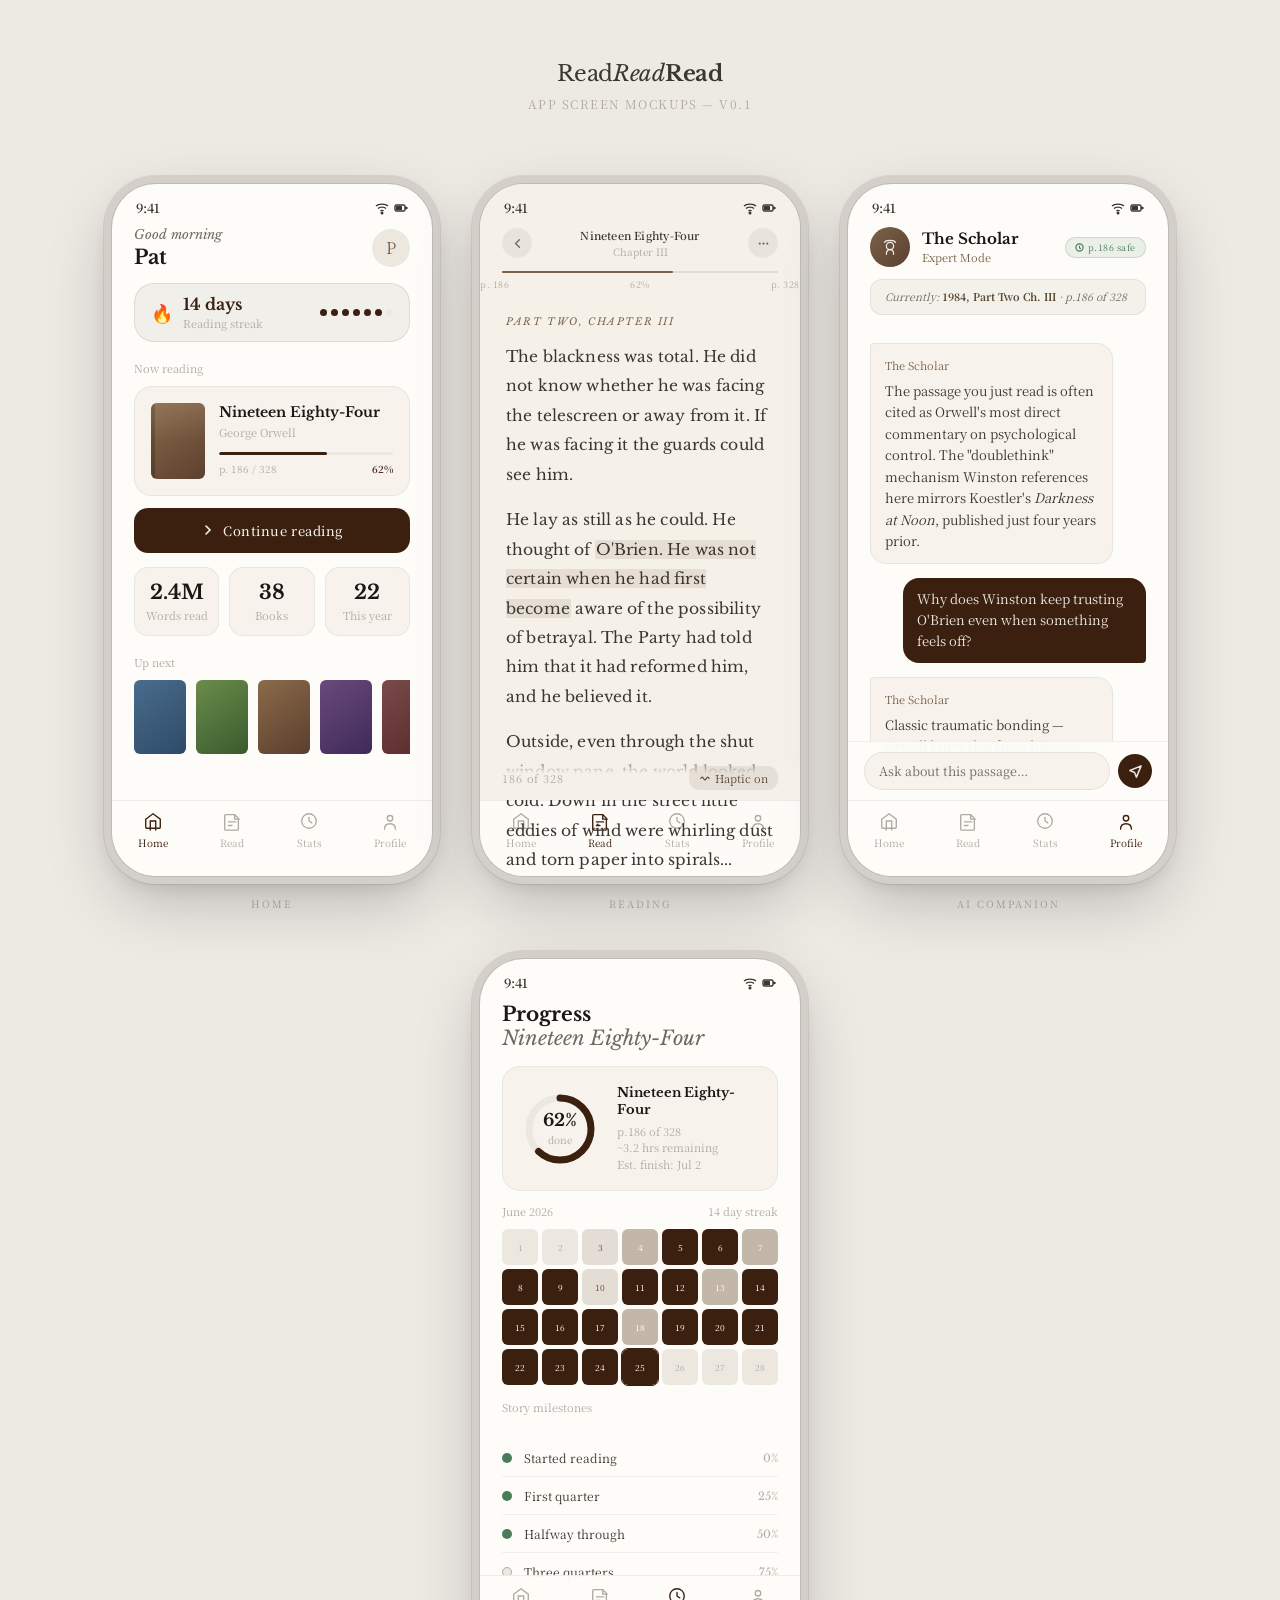
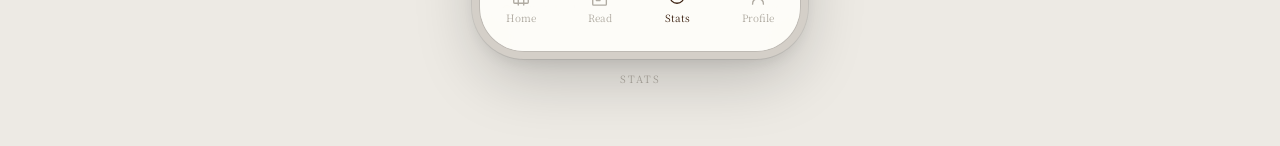
==== app_screens.html @ b53926e4 "Initial commit — landing page and app screen mockups" ====
<!DOCTYPE html>
<html lang="en">
<head>
<meta charset="UTF-8">
<meta name="viewport" content="width=device-width, initial-scale=1.0">
<title>ReadReadRead — App Screens</title>
<link rel="preconnect" href="https://fonts.googleapis.com">
<link rel="preconnect" href="https://fonts.gstatic.com" crossorigin>
<link href="https://fonts.googleapis.com/css2?family=Libre+Baskerville:ital,wght@0,400;0,700;1,400&family=Noto+Serif+JP:wght@300;400;500;600&family=Courier+Prime:ital,wght@0,400;0,700;1,400&display=swap" rel="stylesheet">
<style>
  * { box-sizing: border-box; margin: 0; padding: 0; }

  :root {
    --paper:   #FDFCF8;
    --paper-2: #F7F3EC;
    --paper-3: #EDE8DF;
    --ink:     #1A1814;
    --ink-2:   #3A3730;
    --ink-3:   #6E6A62;
    --ink-4:   #B0ABA2;
    --accent:  #7A6248;
    --accent-2:#5C4A35;
    --brown:   #3B2010;
    --green:   #4A7C59;
    --blue:    #4A6C8C;
  }

  body {
    background: #EDEAE4;
    font-family: 'Noto Serif JP', serif;
    padding: 60px 40px;
    min-height: 100vh;
  }

  /* page header */
  .page-header {
    text-align: center;
    margin-bottom: 72px;
  }
  .page-header .brand {
    font-family: 'Libre Baskerville', serif;
    font-size: 22px;
    letter-spacing: -0.3px;
    color: var(--ink-2);
    margin-bottom: 8px;
  }
  .page-header .brand r-1 { font-style: normal; font-weight: 400; }
  .page-header .brand r-2 { font-style: italic; font-weight: 400; }
  .page-header .brand r-3 { font-style: normal; font-weight: 700; }
  .page-header p {
    font-size: 12px; color: var(--ink-4); letter-spacing: 0.12em;
    text-transform: uppercase;
  }

  /* screen grid */
  .screens {
    display: flex;
    flex-wrap: wrap;
    gap: 48px;
    justify-content: center;
    max-width: 1320px;
    margin: 0 auto;
  }

  .screen-wrap {
    display: flex;
    flex-direction: column;
    align-items: center;
    gap: 20px;
  }
  .screen-label {
    font-size: 10px; letter-spacing: 0.2em; text-transform: uppercase;
    color: var(--ink-4); font-family: 'Noto Serif JP', serif;
  }

  /* phone frame */
  .phone {
    width: 320px;
    height: 692px;
    background: var(--paper);
    border-radius: 44px;
    overflow: hidden;
    position: relative;
    box-shadow:
      0 0 0 1px rgba(0,0,0,0.10),
      0 0 0 8px #D4CFC8,
      0 0 0 9px rgba(0,0,0,0.08),
      0 24px 64px rgba(0,0,0,0.22),
      0 8px 20px rgba(0,0,0,0.12);
  }

  /* status bar */
  .status-bar {
    display: flex; justify-content: space-between; align-items: center;
    padding: 14px 24px 0;
    font-size: 11px; font-weight: 500; color: var(--ink-2);
    font-family: 'Noto Serif JP', serif;
  }
  .status-bar .time { font-size: 13px; font-weight: 600; letter-spacing: -0.2px; }
  .status-icons { display: flex; gap: 5px; align-items: center; }
  .status-icons svg { width: 14px; height: 14px; }

  /* nav bar */
  .nav-bar {
    position: absolute; bottom: 0; left: 0; right: 0;
    height: 76px;
    background: rgba(253,252,248,0.92);
    backdrop-filter: blur(20px);
    -webkit-backdrop-filter: blur(20px);
    border-top: 1px solid rgba(0,0,0,0.06);
    display: flex; justify-content: space-around; align-items: flex-start;
    padding-top: 10px;
  }
  .nav-item {
    display: flex; flex-direction: column; align-items: center; gap: 4px;
    font-family: 'Noto Serif JP', serif;
    font-size: 10px; font-weight: 400; color: var(--ink-4);
    cursor: pointer; padding: 0 8px;
  }
  .nav-item.active { color: var(--brown); }
  .nav-item svg { width: 20px; height: 20px; }

  /* scroll area */
  .screen-content {
    height: calc(100% - 76px);
    overflow-y: auto;
    overflow-x: hidden;
    scrollbar-width: none;
    padding-bottom: 24px;
  }
  .screen-content::-webkit-scrollbar { display: none; }

  /* ─────────────────────────────
     SCREEN 1: HOME
  ───────────────────────────── */
  .home-header {
    padding: 10px 22px 0;
    display: flex; justify-content: space-between; align-items: center;
  }
  .home-greeting {
    font-family: 'Libre Baskerville', serif;
    font-size: 20px; font-weight: 700; color: var(--ink);
    line-height: 1.2;
  }
  .home-greeting span { font-weight: 400; font-style: italic; color: var(--ink-3); font-size: 13px; display: block; margin-bottom: 2px; }
  .avatar {
    width: 38px; height: 38px; border-radius: 50%;
    background: var(--paper-3);
    display: flex; align-items: center; justify-content: center;
    font-size: 16px; color: var(--accent);
  }

  .streak-pill {
    margin: 14px 22px 0;
    background: rgba(59,32,16,0.06);
    border: 1px solid rgba(59,32,16,0.10);
    border-radius: 20px;
    padding: 10px 16px;
    display: flex; align-items: center; gap: 10px;
  }
  .streak-fire { font-size: 18px; }
  .streak-info { flex: 1; }
  .streak-n { font-family: 'Libre Baskerville', serif; font-size: 16px; font-weight: 700; color: var(--brown); }
  .streak-l { font-family: 'Noto Serif JP', serif; font-size: 11px; font-weight: 400; color: var(--ink-4); margin-top: 1px; }
  .streak-dots { display: flex; gap: 4px; }
  .streak-dot { width: 7px; height: 7px; border-radius: 50%; background: var(--paper-3); }
  .streak-dot.done { background: var(--brown); }

  .section-title {
    padding: 18px 22px 10px;
    font-family: 'Noto Serif JP', serif;
    font-size: 11px; font-weight: 400; letter-spacing: 0; color: var(--ink-4);
  }

  .book-card {
    margin: 0 22px;
    background: var(--paper-2);
    border: 1px solid rgba(0,0,0,0.06);
    border-radius: 18px;
    padding: 16px;
    display: flex; gap: 14px;
  }
  .book-cover {
    width: 54px; height: 76px; border-radius: 6px;
    background: linear-gradient(145deg, #8B6B4A, #5C4030);
    flex-shrink: 0;
    position: relative; overflow: hidden;
    display: flex; align-items: flex-end; padding: 6px;
  }
  .book-cover::after {
    content: ''; position: absolute; top: 0; left: 0; right: 0; bottom: 0;
    background: linear-gradient(180deg, rgba(255,255,255,0.08) 0%, transparent 50%);
  }
  .book-cover-spine {
    position: absolute; left: 0; top: 0; bottom: 0; width: 4px;
    background: rgba(0,0,0,0.20);
  }
  .book-info { flex: 1; min-width: 0; }
  .book-title { font-family: 'Libre Baskerville', serif; font-size: 14px; font-weight: 700; color: var(--ink); line-height: 1.3; }
  .book-author { font-size: 11px; color: var(--ink-4); margin-top: 3px; }
  .book-progress-bar {
    margin-top: 12px;
    height: 3px; background: var(--paper-3); border-radius: 2px;
    overflow: hidden;
  }
  .book-progress-fill { height: 100%; background: var(--brown); border-radius: 2px; }
  .book-progress-label {
    display: flex; justify-content: space-between;
    margin-top: 6px; font-size: 10px; color: var(--ink-4);
  }
  .book-progress-pct { color: var(--brown); font-weight: 600; }

  .continue-btn {
    margin: 12px 22px 0;
    background: var(--brown);
    color: rgba(253,252,248,0.96);
    border: none; border-radius: 14px;
    padding: 13px;
    width: calc(100% - 44px);
    font-family: 'Noto Serif JP', serif;
    font-size: 13px; font-weight: 500;
    letter-spacing: 0.04em; cursor: pointer;
    display: flex; align-items: center; justify-content: center; gap: 8px;
  }

  .stats-row {
    margin: 14px 22px 0;
    display: flex; gap: 10px;
  }
  .stat-card {
    flex: 1;
    background: var(--paper-2);
    border: 1px solid rgba(0,0,0,0.05);
    border-radius: 14px;
    padding: 12px 10px;
    text-align: center;
  }
  .stat-n { font-family: 'Libre Baskerville', serif; font-size: 20px; font-weight: 700; color: var(--ink); }
  .stat-l { font-family: 'Noto Serif JP', serif; font-size: 11px; font-weight: 400; color: var(--ink-4); margin-top: 3px; }

  .shelf-row {
    margin: 0 22px;
    display: flex; gap: 10px; overflow-x: auto;
    scrollbar-width: none; padding-bottom: 4px;
  }
  .shelf-row::-webkit-scrollbar { display: none; }
  .shelf-book {
    width: 52px; height: 74px; border-radius: 6px; flex-shrink: 0;
  }

  /* ─────────────────────────────
     SCREEN 2: READING
  ───────────────────────────── */
  .read-bg {
    position: absolute; inset: 0;
    background: #F5F0E8;
  }
  .read-top-bar {
    display: flex; justify-content: space-between; align-items: center;
    padding: 10px 22px 0;
    position: relative; z-index: 2;
  }
  .read-meta {
    text-align: center; flex: 1;
  }
  .read-meta-title { font-size: 11px; font-weight: 600; color: var(--ink-2); letter-spacing: 0.02em; }
  .read-meta-ch { font-size: 10px; color: var(--ink-4); margin-top: 1px; }
  .read-icon-btn {
    width: 30px; height: 30px; border-radius: 50%;
    background: rgba(0,0,0,0.05);
    display: flex; align-items: center; justify-content: center;
    color: var(--ink-3);
  }
  .read-icon-btn svg { width: 15px; height: 15px; }

  .read-progress-strip {
    margin: 12px 22px 0;
    height: 2px; background: rgba(0,0,0,0.08); border-radius: 1px;
    position: relative; z-index: 2;
  }
  .read-progress-fill { height: 100%; background: var(--accent); border-radius: 1px; width: 62%; }
  .read-progress-labels {
    display: flex; justify-content: space-between;
    margin-top: 5px; padding: 0 0px;
    font-size: 9px; color: var(--ink-4); letter-spacing: 0.06em;
    position: relative; z-index: 2;
  }

  .read-body {
    padding: 24px 26px 0;
    position: relative; z-index: 2;
  }
  .read-chapter-label {
    font-size: 10px; letter-spacing: 0.16em; text-transform: uppercase;
    color: var(--accent); margin-bottom: 14px; font-style: italic;
    font-family: 'Libre Baskerville', serif;
  }
  .read-text {
    font-family: 'Libre Baskerville', serif;
    font-size: 15.5px; line-height: 1.90; color: var(--ink-2);
    letter-spacing: 0.01em;
  }
  .read-text p { margin-bottom: 16px; }
  .read-text .highlight {
    background: rgba(122,98,72,0.12);
    border-radius: 2px; padding: 0 1px;
  }

  .read-bottom-bar {
    position: absolute; bottom: 76px; left: 0; right: 0;
    padding: 10px 22px;
    display: flex; justify-content: space-between; align-items: center;
    background: linear-gradient(0deg, rgba(245,240,232,1) 60%, transparent);
    z-index: 3;
  }
  .read-page-n {
    font-size: 11px; color: var(--ink-4); letter-spacing: 0.08em;
  }
  .haptic-badge {
    background: rgba(59,32,16,0.08);
    border-radius: 10px; padding: 4px 10px;
    font-family: 'Noto Serif JP', serif;
    font-size: 11px; font-weight: 400; color: var(--accent-2);
    display: flex; align-items: center; gap: 5px;
  }
  .haptic-badge svg { width: 11px; height: 11px; }

  /* ─────────────────────────────
     SCREEN 3: AI COMPANION
  ───────────────────────────── */
  .ai-top {
    padding: 10px 22px 0;
    display: flex; align-items: center; gap: 12px;
  }
  .ai-avatar {
    width: 40px; height: 40px; border-radius: 50%;
    background: linear-gradient(135deg, #7A6248, #5C4030);
    display: flex; align-items: center; justify-content: center;
    flex-shrink: 0;
  }
  .ai-avatar svg { width: 20px; height: 20px; color: rgba(253,252,248,0.9); }
  .ai-info { flex: 1; }
  .ai-name { font-family: 'Libre Baskerville', serif; font-size: 15px; font-weight: 700; color: var(--ink); }
  .ai-mode-tag {
    font-family: 'Noto Serif JP', serif;
    font-size: 11px; font-weight: 400;
    color: var(--accent); margin-top: 1px;
  }
  .ai-spoiler-shield {
    background: rgba(74,124,89,0.10);
    border: 1px solid rgba(74,124,89,0.20);
    border-radius: 10px; padding: 3px 9px;
    font-size: 9px; color: var(--green); letter-spacing: 0.06em;
    display: flex; align-items: center; gap: 4px;
  }
  .ai-spoiler-shield svg { width: 9px; height: 9px; }

  .ai-context-bar {
    margin: 12px 22px 0;
    background: rgba(122,98,72,0.07);
    border: 1px solid rgba(122,98,72,0.12);
    border-radius: 12px;
    padding: 9px 14px;
    font-size: 10.5px; color: var(--ink-3); line-height: 1.5;
    font-style: italic;
  }
  .ai-context-bar strong { color: var(--accent-2); font-style: normal; }

  .chat-area {
    padding: 16px 22px 0;
    display: flex; flex-direction: column; gap: 14px;
  }

  .msg {
    max-width: 88%;
    font-size: 13px; line-height: 1.65; color: var(--ink-2);
  }
  .msg-ai {
    align-self: flex-start;
    background: var(--paper-2);
    border: 1px solid rgba(0,0,0,0.06);
    border-radius: 4px 16px 16px 16px;
    padding: 12px 14px;
  }
  .msg-user {
    align-self: flex-end;
    background: var(--brown);
    color: rgba(253,252,248,0.92);
    border-radius: 16px 16px 4px 16px;
    padding: 11px 14px;
    font-size: 13px; line-height: 1.6;
  }
  .msg-ai-name {
    font-family: 'Noto Serif JP', serif;
    font-size: 11px; font-weight: 400;
    color: var(--accent); margin-bottom: 6px;
  }

  .chat-input-bar {
    position: absolute; bottom: 76px; left: 0; right: 0;
    padding: 10px 16px;
    background: rgba(253,252,248,0.94);
    backdrop-filter: blur(20px);
    -webkit-backdrop-filter: blur(20px);
    border-top: 1px solid rgba(0,0,0,0.05);
    display: flex; gap: 8px; align-items: center;
  }
  .chat-input {
    flex: 1; background: var(--paper-2);
    border: 1px solid rgba(0,0,0,0.07);
    border-radius: 20px; padding: 9px 14px;
    font-family: 'Noto Serif JP', serif;
    font-size: 12.5px; color: var(--ink-3);
  }
  .chat-send {
    width: 34px; height: 34px; border-radius: 50%;
    background: var(--brown);
    display: flex; align-items: center; justify-content: center;
    flex-shrink: 0;
  }
  .chat-send svg { width: 15px; height: 15px; color: rgba(253,252,248,0.9); }

  /* ─────────────────────────────
     SCREEN 4: STATS / PROGRESS
  ───────────────────────────── */
  .stats-header {
    padding: 10px 22px 0;
    font-family: 'Libre Baskerville', serif;
    font-size: 20px; font-weight: 700; color: var(--ink);
  }
  .stats-header span { font-style: italic; font-weight: 400; color: var(--ink-3); }

  .ring-section {
    margin: 16px 22px 0;
    background: var(--paper-2);
    border: 1px solid rgba(0,0,0,0.05);
    border-radius: 18px;
    padding: 18px;
    display: flex; align-items: center; gap: 18px;
  }
  .ring-wrap { position: relative; width: 78px; height: 78px; flex-shrink: 0; }
  .ring-wrap svg { width: 78px; height: 78px; transform: rotate(-90deg); }
  .ring-center {
    position: absolute; inset: 0;
    display: flex; flex-direction: column; align-items: center; justify-content: center;
  }
  .ring-pct { font-family: 'Libre Baskerville', serif; font-size: 17px; font-weight: 700; color: var(--ink); }
  .ring-sub { font-family: 'Noto Serif JP', serif; font-size: 10px; font-weight: 400; color: var(--ink-4); margin-top: 1px; }
  .ring-info { flex: 1; }
  .ring-book { font-family: 'Libre Baskerville', serif; font-size: 13px; font-weight: 700; color: var(--ink); line-height: 1.3; }
  .ring-detail { font-size: 11px; color: var(--ink-4); margin-top: 4px; line-height: 1.5; }

  .calendar-section {
    margin: 12px 22px 0;
  }
  .cal-header {
    display: flex; justify-content: space-between; align-items: center;
    margin-bottom: 10px;
    font-family: 'Noto Serif JP', serif;
    font-size: 11px; font-weight: 400; color: var(--ink-4);
  }
  .cal-grid {
    display: grid; grid-template-columns: repeat(7, 1fr); gap: 4px;
  }
  .cal-day {
    aspect-ratio: 1; border-radius: 6px;
    background: var(--paper-3);
    display: flex; align-items: center; justify-content: center;
    font-size: 8.5px; color: var(--ink-4);
  }
  .cal-day.read-light { background: rgba(122,98,72,0.20); color: var(--accent-2); }
  .cal-day.read-mid   { background: rgba(122,98,72,0.45); color: white; }
  .cal-day.read-full  { background: var(--brown); color: white; }
  .cal-day.today      { outline: 1.5px solid var(--brown); }

  .milestone-section {
    margin: 14px 22px 0;
  }
  .milestone-item {
    display: flex; align-items: center; gap: 12px;
    padding: 10px 0;
    border-bottom: 1px solid rgba(0,0,0,0.05);
  }
  .milestone-item:last-child { border-bottom: none; }
  .ms-dot {
    width: 10px; height: 10px; border-radius: 50%; flex-shrink: 0;
  }
  .ms-dot.done { background: var(--green); }
  .ms-dot.next { background: var(--paper-3); border: 1.5px solid var(--ink-4); }
  .ms-text { flex: 1; font-size: 12px; color: var(--ink-2); }
  .ms-pct { font-size: 11px; color: var(--ink-4); font-family: 'Libre Baskerville', serif; }

  .lifetime-row {
    margin: 12px 22px 0;
    display: flex; gap: 10px;
  }
  .lt-card {
    flex: 1; background: var(--paper-2);
    border: 1px solid rgba(0,0,0,0.05);
    border-radius: 14px; padding: 12px 10px; text-align: center;
  }
  .lt-n { font-family: 'Libre Baskerville', serif; font-size: 18px; font-weight: 700; color: var(--ink); }
  .lt-l { font-family: 'Noto Serif JP', serif; font-size: 11px; font-weight: 400; color: var(--ink-4); margin-top: 3px; }

</style>
</head>
<body>

<div class="page-header">
  <div class="brand"><r-1>Read</r-1><r-2>Read</r-2><r-3>Read</r-3></div>
  <p>App Screen Mockups — v0.1</p>
</div>

<div class="screens">

  <!-- ── SCREEN 1: HOME ── -->
  <div class="screen-wrap">
    <div class="phone">
      <!-- status bar -->
      <div class="status-bar">
        <span class="time">9:41</span>
        <div class="status-icons">
          <svg viewBox="0 0 14 14" fill="none" stroke="currentColor" stroke-width="1.4"><path d="M1 5C3.5 2.5 10.5 2.5 13 5"/><path d="M3 7.5C4.8 5.7 9.2 5.7 11 7.5"/><path d="M5.5 10C6.3 9.2 7.7 9.2 8.5 10"/><circle cx="7" cy="12" r="0.8" fill="currentColor"/></svg>
          <svg viewBox="0 0 14 14" fill="none" stroke="currentColor" stroke-width="1.4"><rect x="1" y="4" width="10" height="6" rx="1.5"/><path d="M11 6.5h1.5a.5.5 0 0 1 0 1H11"/><rect x="2" y="5" width="6" height="4" rx="0.5" fill="currentColor" stroke="none"/></svg>
        </div>
      </div>

      <div class="screen-content">
        <div class="home-header">
          <div class="home-greeting">
            <span>Good morning</span>
            Pat
          </div>
          <div class="avatar">P</div>
        </div>

        <!-- streak -->
        <div class="streak-pill">
          <div class="streak-fire">🔥</div>
          <div class="streak-info">
            <div class="streak-n">14 days</div>
            <div class="streak-l">Reading streak</div>
          </div>
          <div class="streak-dots">
            <div class="streak-dot done"></div>
            <div class="streak-dot done"></div>
            <div class="streak-dot done"></div>
            <div class="streak-dot done"></div>
            <div class="streak-dot done"></div>
            <div class="streak-dot done"></div>
            <div class="streak-dot"></div>
          </div>
        </div>

        <!-- current book -->
        <div class="section-title">Now reading</div>
        <div class="book-card">
          <div class="book-cover">
            <div class="book-cover-spine"></div>
          </div>
          <div class="book-info">
            <div class="book-title">Nineteen Eighty-Four</div>
            <div class="book-author">George Orwell</div>
            <div class="book-progress-bar">
              <div class="book-progress-fill" style="width:62%"></div>
            </div>
            <div class="book-progress-label">
              <span>p. 186 / 328</span>
              <span class="book-progress-pct">62%</span>
            </div>
          </div>
        </div>

        <button class="continue-btn">
          <svg width="14" height="14" viewBox="0 0 14 14" fill="none" stroke="currentColor" stroke-width="1.6" stroke-linecap="round"><path d="M5 3l4 4-4 4"/></svg>
          Continue reading
        </button>

        <!-- stats -->
        <div class="stats-row">
          <div class="stat-card">
            <div class="stat-n">2.4M</div>
            <div class="stat-l">Words read</div>
          </div>
          <div class="stat-card">
            <div class="stat-n">38</div>
            <div class="stat-l">Books</div>
          </div>
          <div class="stat-card">
            <div class="stat-n">22</div>
            <div class="stat-l">This year</div>
          </div>
        </div>

        <!-- shelf -->
        <div class="section-title">Up next</div>
        <div class="shelf-row">
          <div class="shelf-book" style="background:linear-gradient(145deg,#4A6C8C,#2E4A6A)"></div>
          <div class="shelf-book" style="background:linear-gradient(145deg,#6B8C4A,#3A5A2E)"></div>
          <div class="shelf-book" style="background:linear-gradient(145deg,#8C6B4A,#5A3E2E)"></div>
          <div class="shelf-book" style="background:linear-gradient(145deg,#6A4A7A,#3E2A5A)"></div>
          <div class="shelf-book" style="background:linear-gradient(145deg,#7A4A4A,#5A2A2A)"></div>
        </div>
      </div>

      <!-- nav bar -->
      <div class="nav-bar">
        <div class="nav-item active">
          <svg viewBox="0 0 22 22" fill="none" stroke="currentColor" stroke-width="1.5" stroke-linecap="round"><path d="M3 9L11 3l8 6v9a1 1 0 0 1-1 1H4a1 1 0 0 1-1-1z"/><path d="M8 21V11h6v10"/></svg>
          Home
        </div>
        <div class="nav-item">
          <svg viewBox="0 0 22 22" fill="none" stroke="currentColor" stroke-width="1.5" stroke-linecap="round"><path d="M4 4h10l4 4v12a1 1 0 0 1-1 1H4a1 1 0 0 1-1-1V5a1 1 0 0 1 1-1Z"/><path d="M14 4v5h5"/><line x1="7" y1="12" x2="15" y2="12"/><line x1="7" y1="16" x2="11" y2="16"/></svg>
          Read
        </div>
        <div class="nav-item">
          <svg viewBox="0 0 22 22" fill="none" stroke="currentColor" stroke-width="1.5" stroke-linecap="round"><circle cx="11" cy="11" r="8"/><path d="M11 7v4l3 2"/></svg>
          Stats
        </div>
        <div class="nav-item">
          <svg viewBox="0 0 22 22" fill="none" stroke="currentColor" stroke-width="1.5" stroke-linecap="round"><circle cx="11" cy="8" r="3"/><path d="M5 20c0-4 2.7-6 6-6s6 2 6 6"/></svg>
          Profile
        </div>
      </div>
    </div>
    <div class="screen-label">Home</div>
  </div>

  <!-- ── SCREEN 2: READING ── -->
  <div class="screen-wrap">
    <div class="phone">
      <div class="read-bg"></div>

      <!-- status bar -->
      <div class="status-bar" style="position:relative;z-index:2;">
        <span class="time">9:41</span>
        <div class="status-icons">
          <svg viewBox="0 0 14 14" fill="none" stroke="currentColor" stroke-width="1.4"><path d="M1 5C3.5 2.5 10.5 2.5 13 5"/><path d="M3 7.5C4.8 5.7 9.2 5.7 11 7.5"/><path d="M5.5 10C6.3 9.2 7.7 9.2 8.5 10"/><circle cx="7" cy="12" r="0.8" fill="currentColor"/></svg>
          <svg viewBox="0 0 14 14" fill="none" stroke="currentColor" stroke-width="1.4"><rect x="1" y="4" width="10" height="6" rx="1.5"/><path d="M11 6.5h1.5a.5.5 0 0 1 0 1H11"/><rect x="2" y="5" width="6" height="4" rx="0.5" fill="currentColor" stroke="none"/></svg>
        </div>
      </div>

      <div class="read-top-bar">
        <div class="read-icon-btn">
          <svg viewBox="0 0 16 16" fill="none" stroke="currentColor" stroke-width="1.5" stroke-linecap="round"><path d="M10 12L6 8l4-4"/></svg>
        </div>
        <div class="read-meta">
          <div class="read-meta-title">Nineteen Eighty-Four</div>
          <div class="read-meta-ch">Chapter III</div>
        </div>
        <div class="read-icon-btn">
          <svg viewBox="0 0 16 16" fill="none" stroke="currentColor" stroke-width="1.5" stroke-linecap="round"><circle cx="4" cy="8" r="1.2" fill="currentColor" stroke="none"/><circle cx="8" cy="8" r="1.2" fill="currentColor" stroke="none"/><circle cx="12" cy="8" r="1.2" fill="currentColor" stroke="none"/></svg>
        </div>
      </div>

      <div class="read-progress-strip">
        <div class="read-progress-fill"></div>
      </div>
      <div class="read-progress-labels">
        <span>p. 186</span>
        <span>62%</span>
        <span>p. 328</span>
      </div>

      <div class="read-body">
        <div class="read-chapter-label">Part Two, Chapter III</div>
        <div class="read-text">
          <p>The blackness was total. He did not know whether he was facing the telescreen or away from it. If he was facing it the guards could see him.</p>
          <p>He lay as still as he could. He thought of <span class="highlight">O'Brien. He was not certain when he had first become</span> aware of the possibility of betrayal. The Party had told him that it had reformed him, and he believed it.</p>
          <p>Outside, even through the shut window pane, the world looked cold. Down in the street little eddies of wind were whirling dust and torn paper into spirals...</p>
        </div>
      </div>

      <div class="read-bottom-bar">
        <div class="read-page-n">186 of 328</div>
        <div class="haptic-badge">
          <svg viewBox="0 0 12 12" fill="none" stroke="currentColor" stroke-width="1.3" stroke-linecap="round"><path d="M2 6 C3 4, 4 4, 5 6 S7 8, 8 6 S10 4, 11 6"/></svg>
          Haptic on
        </div>
      </div>

      <!-- nav bar -->
      <div class="nav-bar">
        <div class="nav-item">
          <svg viewBox="0 0 22 22" fill="none" stroke="currentColor" stroke-width="1.5" stroke-linecap="round"><path d="M3 9L11 3l8 6v9a1 1 0 0 1-1 1H4a1 1 0 0 1-1-1z"/><path d="M8 21V11h6v10"/></svg>
          Home
        </div>
        <div class="nav-item active">
          <svg viewBox="0 0 22 22" fill="none" stroke="currentColor" stroke-width="1.5" stroke-linecap="round"><path d="M4 4h10l4 4v12a1 1 0 0 1-1 1H4a1 1 0 0 1-1-1V5a1 1 0 0 1 1-1Z"/><path d="M14 4v5h5"/><line x1="7" y1="12" x2="15" y2="12"/><line x1="7" y1="16" x2="11" y2="16"/></svg>
          Read
        </div>
        <div class="nav-item">
          <svg viewBox="0 0 22 22" fill="none" stroke="currentColor" stroke-width="1.5" stroke-linecap="round"><circle cx="11" cy="11" r="8"/><path d="M11 7v4l3 2"/></svg>
          Stats
        </div>
        <div class="nav-item">
          <svg viewBox="0 0 22 22" fill="none" stroke="currentColor" stroke-width="1.5" stroke-linecap="round"><circle cx="11" cy="8" r="3"/><path d="M5 20c0-4 2.7-6 6-6s6 2 6 6"/></svg>
          Profile
        </div>
      </div>
    </div>
    <div class="screen-label">Reading</div>
  </div>

  <!-- ── SCREEN 3: AI COMPANION ── -->
  <div class="screen-wrap">
    <div class="phone">
      <!-- status bar -->
      <div class="status-bar">
        <span class="time">9:41</span>
        <div class="status-icons">
          <svg viewBox="0 0 14 14" fill="none" stroke="currentColor" stroke-width="1.4"><path d="M1 5C3.5 2.5 10.5 2.5 13 5"/><path d="M3 7.5C4.8 5.7 9.2 5.7 11 7.5"/><path d="M5.5 10C6.3 9.2 7.7 9.2 8.5 10"/><circle cx="7" cy="12" r="0.8" fill="currentColor"/></svg>
          <svg viewBox="0 0 14 14" fill="none" stroke="currentColor" stroke-width="1.4"><rect x="1" y="4" width="10" height="6" rx="1.5"/><path d="M11 6.5h1.5a.5.5 0 0 1 0 1H11"/><rect x="2" y="5" width="6" height="4" rx="0.5" fill="currentColor" stroke="none"/></svg>
        </div>
      </div>

      <div class="ai-top">
        <div class="ai-avatar">
          <svg viewBox="0 0 22 22" fill="none" stroke="currentColor" stroke-width="1.4" stroke-linecap="round"><circle cx="11" cy="10" r="4"/><path d="M5 6C6 3 16 3 17 6"/><path d="M7 19c0-3 1.5-5 4-5s4 2 4 5"/></svg>
        </div>
        <div class="ai-info">
          <div class="ai-name">The Scholar</div>
          <div class="ai-mode-tag">Expert Mode</div>
        </div>
        <div class="ai-spoiler-shield">
          <svg viewBox="0 0 10 10" fill="none" stroke="currentColor" stroke-width="1.3"><path d="M5 1a4 4 0 0 0-4 4c0 2.2 1.8 4 4 4s4-1.8 4-4-1.8-4-4-4zm0 2v2.5l1.5 1"/></svg>
          p.186 safe
        </div>
      </div>

      <div class="ai-context-bar">
        Currently: <strong>1984, Part Two Ch. III</strong> · p.186 of 328
      </div>

      <div class="screen-content" style="height:calc(100% - 240px);margin-top:12px;">
        <div class="chat-area">
          <div class="msg msg-ai">
            <div class="msg-ai-name">The Scholar</div>
            The passage you just read is often cited as Orwell's most direct commentary on psychological control. The "doublethink" mechanism Winston references here mirrors Koestler's <em>Darkness at Noon</em>, published just four years prior.
          </div>

          <div class="msg msg-user">
            Why does Winston keep trusting O'Brien even when something feels off?
          </div>

          <div class="msg msg-ai">
            <div class="msg-ai-name">The Scholar</div>
            Classic traumatic bonding — Orwell knew this from his own experience with institutional authority at Eton. O'Brien represents the seductive certainty Winston craves. The Party doesn't just punish dissent; it offers belonging as the alternative.
          </div>

          <div class="msg msg-user">
            That's bleak
          </div>
        </div>
      </div>

      <div class="chat-input-bar">
        <div class="chat-input">Ask about this passage…</div>
        <div class="chat-send">
          <svg viewBox="0 0 16 16" fill="none" stroke="currentColor" stroke-width="1.6" stroke-linecap="round" stroke-linejoin="round"><path d="M14 2L2 7l5 2 2 5 5-12z"/></svg>
        </div>
      </div>

      <!-- nav bar -->
      <div class="nav-bar">
        <div class="nav-item">
          <svg viewBox="0 0 22 22" fill="none" stroke="currentColor" stroke-width="1.5" stroke-linecap="round"><path d="M3 9L11 3l8 6v9a1 1 0 0 1-1 1H4a1 1 0 0 1-1-1z"/><path d="M8 21V11h6v10"/></svg>
          Home
        </div>
        <div class="nav-item">
          <svg viewBox="0 0 22 22" fill="none" stroke="currentColor" stroke-width="1.5" stroke-linecap="round"><path d="M4 4h10l4 4v12a1 1 0 0 1-1 1H4a1 1 0 0 1-1-1V5a1 1 0 0 1 1-1Z"/><path d="M14 4v5h5"/><line x1="7" y1="12" x2="15" y2="12"/><line x1="7" y1="16" x2="11" y2="16"/></svg>
          Read
        </div>
        <div class="nav-item">
          <svg viewBox="0 0 22 22" fill="none" stroke="currentColor" stroke-width="1.5" stroke-linecap="round"><circle cx="11" cy="11" r="8"/><path d="M11 7v4l3 2"/></svg>
          Stats
        </div>
        <div class="nav-item active">
          <svg viewBox="0 0 22 22" fill="none" stroke="currentColor" stroke-width="1.5" stroke-linecap="round"><circle cx="11" cy="8" r="3"/><path d="M5 20c0-4 2.7-6 6-6s6 2 6 6"/></svg>
          Profile
        </div>
      </div>
    </div>
    <div class="screen-label">AI Companion</div>
  </div>

  <!-- ── SCREEN 4: STATS ── -->
  <div class="screen-wrap">
    <div class="phone">
      <!-- status bar -->
      <div class="status-bar">
        <span class="time">9:41</span>
        <div class="status-icons">
          <svg viewBox="0 0 14 14" fill="none" stroke="currentColor" stroke-width="1.4"><path d="M1 5C3.5 2.5 10.5 2.5 13 5"/><path d="M3 7.5C4.8 5.7 9.2 5.7 11 7.5"/><path d="M5.5 10C6.3 9.2 7.7 9.2 8.5 10"/><circle cx="7" cy="12" r="0.8" fill="currentColor"/></svg>
          <svg viewBox="0 0 14 14" fill="none" stroke="currentColor" stroke-width="1.4"><rect x="1" y="4" width="10" height="6" rx="1.5"/><path d="M11 6.5h1.5a.5.5 0 0 1 0 1H11"/><rect x="2" y="5" width="6" height="4" rx="0.5" fill="currentColor" stroke="none"/></svg>
        </div>
      </div>

      <div class="screen-content">
        <div class="stats-header">
          Progress<br><span>Nineteen Eighty-Four</span>
        </div>

        <!-- ring -->
        <div class="ring-section">
          <div class="ring-wrap">
            <svg viewBox="0 0 78 78">
              <circle cx="39" cy="39" r="31" fill="none" stroke="#EDE8DF" stroke-width="7"/>
              <circle cx="39" cy="39" r="31" fill="none" stroke="#3B2010" stroke-width="7"
                stroke-dasharray="194.8" stroke-dashoffset="74" stroke-linecap="round"/>
            </svg>
            <div class="ring-center">
              <div class="ring-pct">62%</div>
              <div class="ring-sub">done</div>
            </div>
          </div>
          <div class="ring-info">
            <div class="ring-book">Nineteen Eighty-Four</div>
            <div class="ring-detail">p.186 of 328<br>~3.2 hrs remaining<br>Est. finish: Jul 2</div>
          </div>
        </div>

        <!-- reading calendar -->
        <div class="calendar-section">
          <div class="cal-header">
            <span>June 2026</span>
            <span>14 day streak</span>
          </div>
          <div class="cal-grid">
            <!-- row 1 -->
            <div class="cal-day">1</div><div class="cal-day">2</div>
            <div class="cal-day read-light">3</div><div class="cal-day read-mid">4</div>
            <div class="cal-day read-full">5</div><div class="cal-day read-full">6</div>
            <div class="cal-day read-mid">7</div>
            <!-- row 2 -->
            <div class="cal-day read-full">8</div><div class="cal-day read-full">9</div>
            <div class="cal-day read-light">10</div><div class="cal-day read-full">11</div>
            <div class="cal-day read-full">12</div><div class="cal-day read-mid">13</div>
            <div class="cal-day read-full">14</div>
            <!-- row 3 -->
            <div class="cal-day read-full">15</div><div class="cal-day read-full">16</div>
            <div class="cal-day read-full">17</div><div class="cal-day read-mid">18</div>
            <div class="cal-day read-full">19</div><div class="cal-day read-full">20</div>
            <div class="cal-day read-full">21</div>
            <!-- row 4 -->
            <div class="cal-day read-full">22</div><div class="cal-day read-full">23</div>
            <div class="cal-day read-full">24</div><div class="cal-day read-full today">25</div>
            <div class="cal-day">26</div><div class="cal-day">27</div>
            <div class="cal-day">28</div>
          </div>
        </div>

        <!-- milestones -->
        <div class="section-title" style="padding-top:14px;">Story milestones</div>
        <div class="milestone-section">
          <div class="milestone-item">
            <div class="ms-dot done"></div>
            <div class="ms-text">Started reading</div>
            <div class="ms-pct">0%</div>
          </div>
          <div class="milestone-item">
            <div class="ms-dot done"></div>
            <div class="ms-text">First quarter</div>
            <div class="ms-pct">25%</div>
          </div>
          <div class="milestone-item">
            <div class="ms-dot done"></div>
            <div class="ms-text">Halfway through</div>
            <div class="ms-pct">50%</div>
          </div>
          <div class="milestone-item">
            <div class="ms-dot next"></div>
            <div class="ms-text">Three quarters</div>
            <div class="ms-pct">75%</div>
          </div>
          <div class="milestone-item">
            <div class="ms-dot next"></div>
            <div class="ms-text">Finished</div>
            <div class="ms-pct">100%</div>
          </div>
        </div>

        <!-- lifetime -->
        <div class="section-title">All time</div>
        <div class="lifetime-row">
          <div class="lt-card">
            <div class="lt-n">38</div>
            <div class="lt-l">Books</div>
          </div>
          <div class="lt-card">
            <div class="lt-n">2.4M</div>
            <div class="lt-l">Words</div>
          </div>
          <div class="lt-card">
            <div class="lt-n">847</div>
            <div class="lt-l">Hours</div>
          </div>
        </div>
      </div>

      <!-- nav bar -->
      <div class="nav-bar">
        <div class="nav-item">
          <svg viewBox="0 0 22 22" fill="none" stroke="currentColor" stroke-width="1.5" stroke-linecap="round"><path d="M3 9L11 3l8 6v9a1 1 0 0 1-1 1H4a1 1 0 0 1-1-1z"/><path d="M8 21V11h6v10"/></svg>
          Home
        </div>
        <div class="nav-item">
          <svg viewBox="0 0 22 22" fill="none" stroke="currentColor" stroke-width="1.5" stroke-linecap="round"><path d="M4 4h10l4 4v12a1 1 0 0 1-1 1H4a1 1 0 0 1-1-1V5a1 1 0 0 1 1-1Z"/><path d="M14 4v5h5"/><line x1="7" y1="12" x2="15" y2="12"/><line x1="7" y1="16" x2="11" y2="16"/></svg>
          Read
        </div>
        <div class="nav-item active">
          <svg viewBox="0 0 22 22" fill="none" stroke="currentColor" stroke-width="1.5" stroke-linecap="round"><circle cx="11" cy="11" r="8"/><path d="M11 7v4l3 2"/></svg>
          Stats
        </div>
        <div class="nav-item">
          <svg viewBox="0 0 22 22" fill="none" stroke="currentColor" stroke-width="1.5" stroke-linecap="round"><circle cx="11" cy="8" r="3"/><path d="M5 20c0-4 2.7-6 6-6s6 2 6 6"/></svg>
          Profile
        </div>
      </div>
    </div>
    <div class="screen-label">Stats</div>
  </div>

</div><!-- /screens -->

</body>
</html>
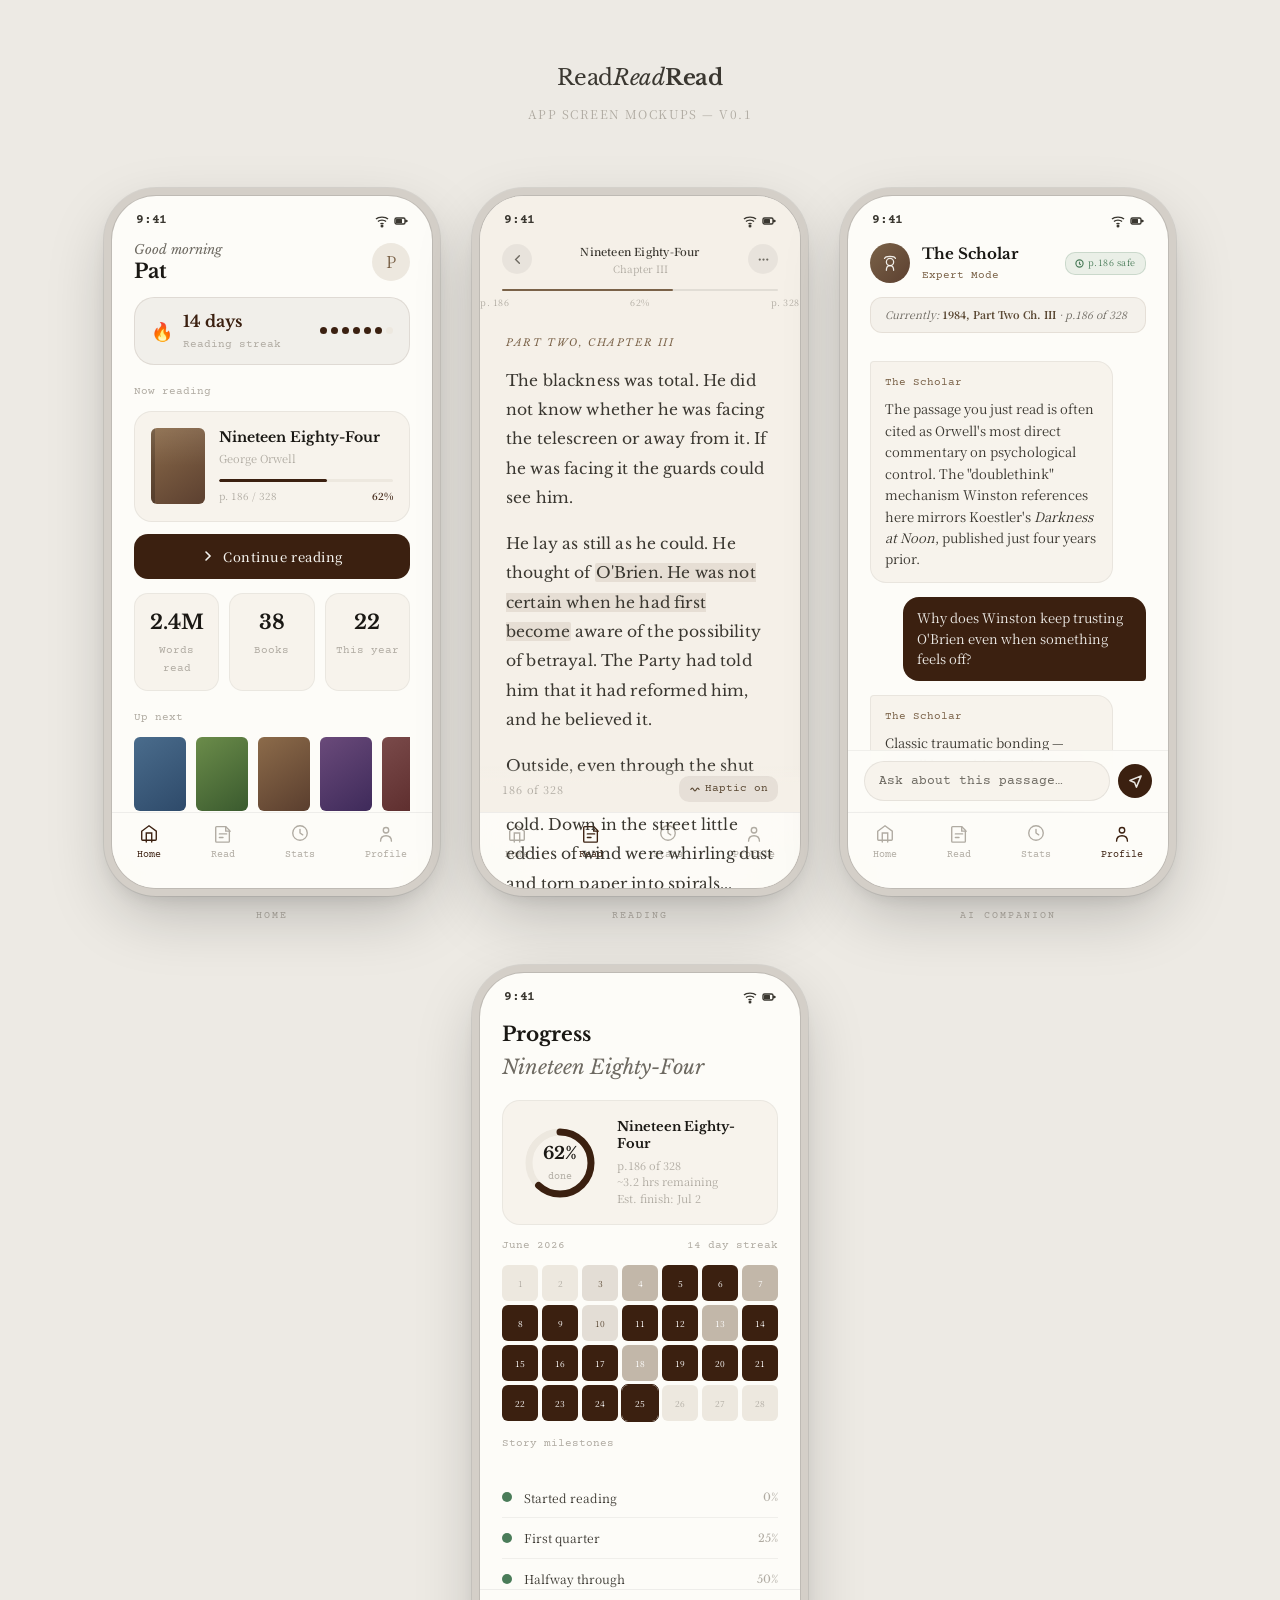
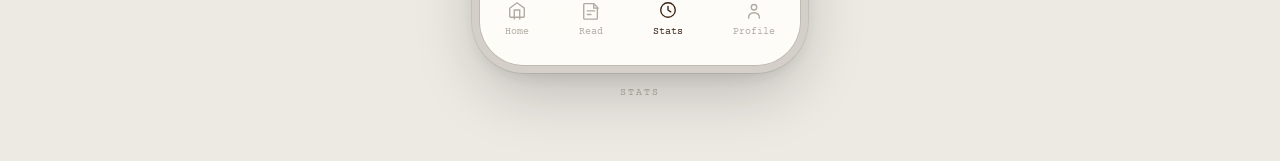
==== commit f62b629a: "CI: apply Courier Prime (--font-small) to all small labels across landing, app_screens, prototype" ====
--- a/app_screens.html
+++ b/app_screens.html
@@ -4,9 +4,7 @@
 <meta charset="UTF-8">
 <meta name="viewport" content="width=device-width, initial-scale=1.0">
 <title>ReadReadRead — App Screens</title>
-<link rel="preconnect" href="https://fonts.googleapis.com">
-<link rel="preconnect" href="https://fonts.gstatic.com" crossorigin>
-<link href="https://fonts.googleapis.com/css2?family=Libre+Baskerville:ital,wght@0,400;0,700;1,400&family=Noto+Serif+JP:wght@300;400;500;600&family=Courier+Prime:ital,wght@0,400;0,700;1,400&display=swap" rel="stylesheet">
+<link rel="stylesheet" href="ci/tokens.css">
 <style>
   * { box-sizing: border-box; margin: 0; padding: 0; }
 
@@ -27,7 +25,7 @@
 
   body {
     background: #EDEAE4;
-    font-family: 'Noto Serif JP', serif;
+    font-family: var(--font-body);
     padding: 60px 40px;
     min-height: 100vh;
   }
@@ -70,7 +68,7 @@
   }
   .screen-label {
     font-size: 10px; letter-spacing: 0.2em; text-transform: uppercase;
-    color: var(--ink-4); font-family: 'Noto Serif JP', serif;
+    color: var(--ink-4); font-family: var(--font-small);
   }
 
   /* phone frame */
@@ -94,7 +92,7 @@
     display: flex; justify-content: space-between; align-items: center;
     padding: 14px 24px 0;
     font-size: 11px; font-weight: 500; color: var(--ink-2);
-    font-family: 'Noto Serif JP', serif;
+    font-family: var(--font-small);
   }
   .status-bar .time { font-size: 13px; font-weight: 600; letter-spacing: -0.2px; }
   .status-icons { display: flex; gap: 5px; align-items: center; }
@@ -113,7 +111,7 @@
   }
   .nav-item {
     display: flex; flex-direction: column; align-items: center; gap: 4px;
-    font-family: 'Noto Serif JP', serif;
+    font-family: var(--font-small);
     font-size: 10px; font-weight: 400; color: var(--ink-4);
     cursor: pointer; padding: 0 8px;
   }
@@ -161,14 +159,14 @@
   .streak-fire { font-size: 18px; }
   .streak-info { flex: 1; }
   .streak-n { font-family: 'Libre Baskerville', serif; font-size: 16px; font-weight: 700; color: var(--brown); }
-  .streak-l { font-family: 'Noto Serif JP', serif; font-size: 11px; font-weight: 400; color: var(--ink-4); margin-top: 1px; }
+  .streak-l { font-family: var(--font-small); font-size: 11px; font-weight: 400; color: var(--ink-4); margin-top: 1px; }
   .streak-dots { display: flex; gap: 4px; }
   .streak-dot { width: 7px; height: 7px; border-radius: 50%; background: var(--paper-3); }
   .streak-dot.done { background: var(--brown); }
 
   .section-title {
     padding: 18px 22px 10px;
-    font-family: 'Noto Serif JP', serif;
+    font-family: var(--font-small);
     font-size: 11px; font-weight: 400; letter-spacing: 0; color: var(--ink-4);
   }
 
@@ -217,7 +215,7 @@
     border: none; border-radius: 14px;
     padding: 13px;
     width: calc(100% - 44px);
-    font-family: 'Noto Serif JP', serif;
+    font-family: var(--font-body);
     font-size: 13px; font-weight: 500;
     letter-spacing: 0.04em; cursor: pointer;
     display: flex; align-items: center; justify-content: center; gap: 8px;
@@ -236,7 +234,7 @@
     text-align: center;
   }
   .stat-n { font-family: 'Libre Baskerville', serif; font-size: 20px; font-weight: 700; color: var(--ink); }
-  .stat-l { font-family: 'Noto Serif JP', serif; font-size: 11px; font-weight: 400; color: var(--ink-4); margin-top: 3px; }
+  .stat-l { font-family: var(--font-small); font-size: 11px; font-weight: 400; color: var(--ink-4); margin-top: 3px; }
 
   .shelf-row {
     margin: 0 22px;
@@ -319,7 +317,7 @@
   .haptic-badge {
     background: rgba(59,32,16,0.08);
     border-radius: 10px; padding: 4px 10px;
-    font-family: 'Noto Serif JP', serif;
+    font-family: var(--font-small);
     font-size: 11px; font-weight: 400; color: var(--accent-2);
     display: flex; align-items: center; gap: 5px;
   }
@@ -342,7 +340,7 @@
   .ai-info { flex: 1; }
   .ai-name { font-family: 'Libre Baskerville', serif; font-size: 15px; font-weight: 700; color: var(--ink); }
   .ai-mode-tag {
-    font-family: 'Noto Serif JP', serif;
+    font-family: var(--font-small);
     font-size: 11px; font-weight: 400;
     color: var(--accent); margin-top: 1px;
   }
@@ -391,7 +389,7 @@
     font-size: 13px; line-height: 1.6;
   }
   .msg-ai-name {
-    font-family: 'Noto Serif JP', serif;
+    font-family: var(--font-small);
     font-size: 11px; font-weight: 400;
     color: var(--accent); margin-bottom: 6px;
   }
@@ -409,7 +407,7 @@
     flex: 1; background: var(--paper-2);
     border: 1px solid rgba(0,0,0,0.07);
     border-radius: 20px; padding: 9px 14px;
-    font-family: 'Noto Serif JP', serif;
+    font-family: var(--font-small);
     font-size: 12.5px; color: var(--ink-3);
   }
   .chat-send {
@@ -445,7 +443,7 @@
     display: flex; flex-direction: column; align-items: center; justify-content: center;
   }
   .ring-pct { font-family: 'Libre Baskerville', serif; font-size: 17px; font-weight: 700; color: var(--ink); }
-  .ring-sub { font-family: 'Noto Serif JP', serif; font-size: 10px; font-weight: 400; color: var(--ink-4); margin-top: 1px; }
+  .ring-sub { font-family: var(--font-small); font-size: 10px; font-weight: 400; color: var(--ink-4); margin-top: 1px; }
   .ring-info { flex: 1; }
   .ring-book { font-family: 'Libre Baskerville', serif; font-size: 13px; font-weight: 700; color: var(--ink); line-height: 1.3; }
   .ring-detail { font-size: 11px; color: var(--ink-4); margin-top: 4px; line-height: 1.5; }
@@ -456,7 +454,7 @@
   .cal-header {
     display: flex; justify-content: space-between; align-items: center;
     margin-bottom: 10px;
-    font-family: 'Noto Serif JP', serif;
+    font-family: var(--font-small);
     font-size: 11px; font-weight: 400; color: var(--ink-4);
   }
   .cal-grid {
@@ -500,7 +498,7 @@
     border-radius: 14px; padding: 12px 10px; text-align: center;
   }
   .lt-n { font-family: 'Libre Baskerville', serif; font-size: 18px; font-weight: 700; color: var(--ink); }
-  .lt-l { font-family: 'Noto Serif JP', serif; font-size: 11px; font-weight: 400; color: var(--ink-4); margin-top: 3px; }
+  .lt-l { font-family: var(--font-small); font-size: 11px; font-weight: 400; color: var(--ink-4); margin-top: 3px; }
 
 </style>
 </head>
--- a/ci/tokens.css
+++ b/ci/tokens.css
@@ -0,0 +1,225 @@
+/*
+  ╔══════════════════════════════════════════════════════╗
+  ║   ReadReadRead — Design Tokens                       ║
+  ║   Single source of truth for all design values.      ║
+  ║   Every file in this project imports this.           ║
+  ║   Change here → changes everywhere.                  ║
+  ╚══════════════════════════════════════════════════════╝
+*/
+
+@import url('https://fonts.googleapis.com/css2?family=Libre+Baskerville:ital,wght@0,400;0,700;1,400&family=Noto+Serif+JP:wght@300;400;500;600&family=Courier+Prime:wght@400;700&display=swap');
+
+:root {
+
+  /* ── COLOUR: Base surfaces ── */
+  --paper:      #FDFCF8;   /* primary background — warm white */
+  --paper-2:    #F7F3EC;   /* cards, elevated surfaces */
+  --paper-3:    #EDE8DF;   /* subtle fills, inactive states */
+  --paper-4:    #E2DDD4;   /* dividers, borders */
+
+  /* ── COLOUR: Ink (text) ── */
+  --ink:        #1A1814;   /* primary text */
+  --ink-2:      #3A3730;   /* secondary text */
+  --ink-3:      #6E6A62;   /* body text, descriptions */
+  --ink-4:      #B0ABA2;   /* labels, placeholders, muted */
+
+  /* ── COLOUR: Brand ── */
+  --accent:     #7A6248;   /* warm brown — links, highlights */
+  --accent-2:   #5C4A35;   /* darker brown — hover states */
+  --brown:      #3B2010;   /* CTA buttons, strong emphasis */
+
+  /* ── COLOUR: Semantic ── */
+  --green:      #4A7C59;   /* success, spoiler shield */
+  --blue:       #4A6C8C;   /* info */
+  --red:        #8C4A4A;   /* error, warning */
+
+  /* ── COLOUR: Glass / Frosted surfaces ── */
+  --g-bg:          rgba(255,255,255,0.42);
+  --g-bg-mid:      rgba(255,255,255,0.58);
+  --g-bg-full:     rgba(245,241,234,0.72);   /* warm, not pure white */
+  --g-border:      rgba(210,200,185,0.55);
+  --g-shine:       inset 0 1px 0 rgba(255,255,255,0.60);
+  --g-shadow:      0 1px 4px rgba(60,50,30,0.06);
+  --g-shadow-raised: 0 4px 20px rgba(60,50,30,0.08), 0 1px 4px rgba(60,50,30,0.05);
+  --blur:          blur(22px) saturate(1.6);
+
+
+  /* ── TYPOGRAPHY: Font families ── */
+  --font-display: 'Libre Baskerville', Georgia, serif;
+  /* Use for: headings h1–h3, brand mark, prices, large numbers */
+
+  --font-body:    'Noto Serif JP', 'Noto Serif', serif;
+  /* Use for: body copy, UI labels, buttons, inputs */
+
+  --font-small:   'Courier Prime', 'Courier New', monospace;
+  /* Use for: --text-sm (12px) and --text-xs (10px) only
+     Labels, badges, captions, metadata, nav items, tags */
+
+
+  /* ── TYPOGRAPHY: Scale ── */
+  --text-xs:    10px;   /* fine print, badges */
+  --text-sm:    12px;   /* captions, secondary labels */
+  --text-base:  14px;   /* body text */
+  --text-md:    16px;   /* slightly larger body */
+  --text-lg:    18px;   /* sub-headings */
+  --text-xl:    22px;   /* section headings */
+  --text-2xl:   28px;   /* page headings */
+  --text-3xl:   36px;   /* hero headings */
+  --text-4xl:   clamp(32px, 5vw, 52px);  /* display / marketing */
+
+  /* ── TYPOGRAPHY: Weights ── */
+  --weight-light:   300;
+  --weight-regular: 400;
+  --weight-medium:  500;
+  --weight-bold:    700;
+
+  /* ── TYPOGRAPHY: Line heights ── */
+  --leading-tight:  1.2;
+  --leading-snug:   1.4;
+  --leading-normal: 1.65;
+  --leading-loose:  1.85;
+
+  /* ── TYPOGRAPHY: Letter spacing ── */
+  --tracking-tight:  -0.3px;
+  --tracking-normal: 0;
+  --tracking-wide:   0.04em;
+
+
+  /* ── SPACING ── */
+  --space-1:   4px;
+  --space-2:   8px;
+  --space-3:   12px;
+  --space-4:   16px;
+  --space-5:   20px;
+  --space-6:   24px;
+  --space-8:   32px;
+  --space-10:  40px;
+  --space-12:  48px;
+  --space-16:  64px;
+  --space-20:  80px;
+
+  /* ── BORDER RADIUS ── */
+  --radius-sm:   8px;    /* small chips, tags */
+  --radius-md:   14px;   /* cards, inputs */
+  --radius-lg:   20px;   /* large cards, panels */
+  --radius-xl:   28px;   /* modals, sheets */
+  --radius-full: 999px;  /* pills, circles */
+
+  /* ── LAYOUT ── */
+  --max-width:       1200px;   /* max page content width */
+  --max-width-text:  640px;    /* max readable text column */
+  --nav-height:      64px;     /* desktop nav */
+  --nav-height-mob:  56px;     /* mobile nav */
+  --phone-width:     320px;    /* prototype phone frame */
+  --phone-height:    692px;    /* prototype phone frame */
+  --phone-radius:    44px;     /* phone corner radius */
+
+  /* ── TRANSITIONS ── */
+  --ease-out:   cubic-bezier(0.16, 1, 0.3, 1);
+  --ease-in:    cubic-bezier(0.4, 0, 1, 1);
+  --ease-snap:  cubic-bezier(0.34, 1.56, 0.64, 1);   /* slight overshoot */
+  --dur-fast:   120ms;
+  --dur-base:   220ms;
+  --dur-slow:   380ms;
+
+}
+
+
+/* ══════════════════════════════════════════════
+   UTILITY CLASSES
+   Import tokens.css and use these anywhere.
+══════════════════════════════════════════════ */
+
+/* Reset */
+*, *::before, *::after { box-sizing: border-box; margin: 0; padding: 0; }
+
+/* Base */
+body {
+  font-family: var(--font-body);
+  font-size: var(--text-base);
+  color: var(--ink);
+  background: var(--paper);
+  line-height: var(--leading-normal);
+  -webkit-font-smoothing: antialiased;
+}
+
+/* Typography helpers */
+.font-display  { font-family: var(--font-display); }
+.font-body     { font-family: var(--font-body); }
+.font-small    { font-family: var(--font-small); }
+.italic        { font-style: italic; }
+.bold          { font-weight: var(--weight-bold); }
+
+/* Size + font bundles — always Courier Prime at small sizes */
+.text-xs { font-family: var(--font-small); font-size: var(--text-xs); font-weight: 400; }
+.text-sm { font-family: var(--font-small); font-size: var(--text-sm); font-weight: 400; }
+
+.text-ink      { color: var(--ink); }
+.text-ink-2    { color: var(--ink-2); }
+.text-ink-3    { color: var(--ink-3); }
+.text-ink-4    { color: var(--ink-4); }
+.text-accent   { color: var(--accent); }
+.text-brown    { color: var(--brown); }
+
+/* Glass surfaces */
+.glass {
+  background: var(--g-bg);
+  backdrop-filter: var(--blur);
+  -webkit-backdrop-filter: var(--blur);
+  border: 1px solid var(--g-border);
+  box-shadow: var(--g-shine), var(--g-shadow);
+}
+.glass-mid {
+  background: var(--g-bg-mid);
+  backdrop-filter: var(--blur);
+  -webkit-backdrop-filter: var(--blur);
+  border: 1px solid var(--g-border);
+  box-shadow: var(--g-shine), var(--g-shadow);
+}
+.glass-full {
+  background: var(--g-bg-full);
+  backdrop-filter: var(--blur);
+  -webkit-backdrop-filter: var(--blur);
+  border: 1px solid var(--g-border);
+  box-shadow: var(--g-shine), var(--g-shadow);
+}
+
+/* Buttons */
+.btn-primary {
+  font-family: var(--font-body);
+  font-size: var(--text-sm);
+  font-weight: var(--weight-medium);
+  color: rgba(253,252,248,0.96);
+  background: var(--brown);
+  border: none;
+  border-radius: var(--radius-full);
+  padding: 12px 24px;
+  cursor: pointer;
+  letter-spacing: var(--tracking-wide);
+  transition: opacity var(--dur-fast) var(--ease-out);
+  box-shadow: inset 0 1px 0 rgba(255,255,255,0.12);
+}
+.btn-primary:hover { opacity: 0.82; }
+
+.btn-ghost {
+  font-family: var(--font-body);
+  font-size: var(--text-sm);
+  font-weight: var(--weight-regular);
+  color: var(--ink-2);
+  background: transparent;
+  border: 1px solid var(--paper-4);
+  border-radius: var(--radius-full);
+  padding: 11px 22px;
+  cursor: pointer;
+  transition: background var(--dur-fast) var(--ease-out),
+              border-color var(--dur-fast) var(--ease-out);
+}
+.btn-ghost:hover { background: var(--paper-2); border-color: var(--paper-3); }
+
+/* Card */
+.card {
+  background: var(--paper-2);
+  border: 1px solid rgba(0,0,0,0.05);
+  border-radius: var(--radius-lg);
+  padding: var(--space-6);
+}
